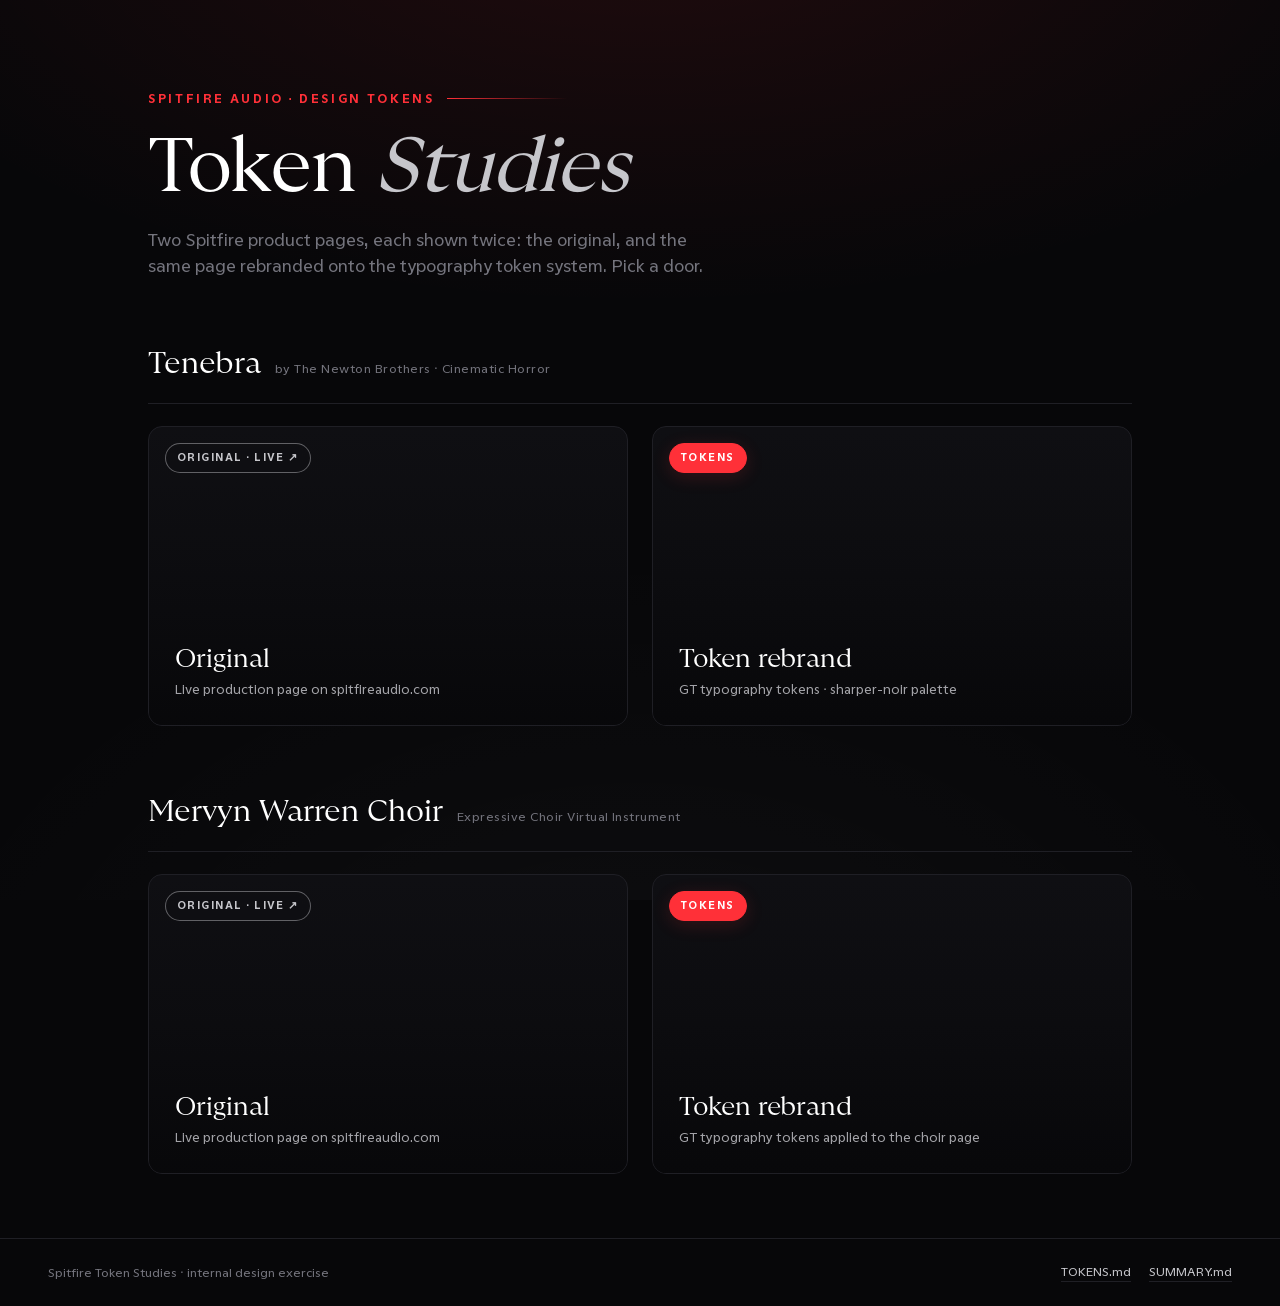
==== index.html @ b7fd7a13 "Spitfire token studies hub + token-rebranded PDP pages Static entry hub (index.html) linking the Ten" ====
<!DOCTYPE html>
<html lang="en">
<head>
<meta charset="utf-8">
<meta name="viewport" content="width=device-width, initial-scale=1">
<meta name="robots" content="noindex, nofollow, noarchive">
<title>Spitfire Token Studies</title>
<style>
  /* GT trial families, self-hosted from the New-Tokens folders so the hub
     wears the same type system as the rebranded pages it links to. */
  @font-face {
    font-family: "GT Flaire Trial VF";
    src: url("Tenebra%20New-Tokens/GT-Flaire-Trial-VF.woff2") format("woff2");
    font-weight: 100 900; font-style: normal; font-display: swap;
  }
  @font-face {
    font-family: "GT Ultra Fine Trial";
    src: url("Tenebra%20New-Tokens/GT-Ultra-Fine-Light-Trial.woff2") format("woff2");
    font-weight: 300; font-style: normal; font-display: swap;
  }

  :root {
    --bg: #070709;
    --surface: #101014;
    --line: #1f1f25;
    --text: #C6C6CB;
    --muted: #74747d;
    --white: #ffffff;
    --accent: #FF3038;
    --accent-soft: rgba(255,48,56,.16);
  }

  * { box-sizing: border-box; margin: 0; padding: 0; }

  html, body { height: 100%; }

  body {
    background: var(--bg);
    color: var(--text);
    font-family: "GT Flaire Trial VF", system-ui, -apple-system, sans-serif;
    font-weight: 420;
    line-height: 1.5;
    -webkit-font-smoothing: antialiased;
    min-height: 100%;
    display: flex;
    flex-direction: column;
    /* faint radial glow + vignette for cinematic depth */
    background-image:
      radial-gradient(120% 80% at 50% -10%, rgba(255,48,56,.10) 0%, transparent 55%),
      radial-gradient(100% 100% at 50% 120%, rgba(255,255,255,.03) 0%, transparent 60%);
    background-attachment: fixed;
  }

  .wrap {
    width: 100%;
    max-width: 1080px;
    margin: 0 auto;
    padding: clamp(40px, 7vw, 96px) clamp(20px, 5vw, 48px) 64px;
    flex: 1 0 auto;
  }

  /* ---- masthead ---- */
  .eyebrow {
    font-family: "GT Flaire Trial VF", sans-serif;
    font-weight: 700;
    font-size: 12px;
    letter-spacing: .22em;
    text-transform: uppercase;
    color: var(--accent);
    display: flex; align-items: center; gap: 12px;
    margin-bottom: 22px;
  }
  .eyebrow::after {
    content: ""; height: 1px; flex: 1; max-width: 120px;
    background: linear-gradient(90deg, var(--accent), transparent);
  }

  h1 {
    font-family: "GT Ultra Fine Trial", serif;
    font-weight: 300;
    font-size: clamp(40px, 7vw, 76px);
    line-height: 1.02;
    letter-spacing: -.01em;
    color: var(--white);
    margin-bottom: 20px;
  }
  h1 em { font-style: italic; color: var(--text); }

  .lede {
    max-width: 52ch;
    font-size: clamp(15px, 1.6vw, 17px);
    color: var(--muted);
  }

  /* ---- product groups ---- */
  .group { margin-top: clamp(40px, 5vw, 64px); }

  .group__head {
    display: flex; align-items: baseline; gap: 14px;
    padding-bottom: 16px; margin-bottom: 22px;
    border-bottom: 1px solid var(--line);
  }
  .group__title {
    font-family: "GT Ultra Fine Trial", serif;
    font-weight: 300;
    font-size: clamp(22px, 3vw, 30px);
    color: var(--white);
  }
  .group__sub {
    font-size: 12px; letter-spacing: .04em; color: var(--muted);
  }

  .grid {
    display: grid;
    grid-template-columns: repeat(2, 1fr);
    gap: clamp(16px, 2.2vw, 24px);
  }

  /* ---- card ---- */
  .card {
    position: relative;
    display: block;
    aspect-ratio: 16 / 10;
    border-radius: 14px;
    overflow: hidden;
    text-decoration: none;
    color: inherit;
    border: 1px solid var(--line);
    background: var(--surface);
    isolation: isolate;
    transition: transform .4s cubic-bezier(.2,.7,.2,1),
                border-color .4s ease, box-shadow .4s ease;
  }
  .card__media {
    position: absolute; inset: 0; z-index: -2;
    background-size: cover; background-position: center;
    transform: scale(1.02);
    transition: transform .6s cubic-bezier(.2,.7,.2,1), filter .6s ease;
    filter: saturate(.9) brightness(.78);
  }
  .card::after { /* legibility gradient */
    content: ""; position: absolute; inset: 0; z-index: -1;
    background: linear-gradient(180deg,
      rgba(7,7,9,.10) 0%, rgba(7,7,9,.40) 45%, rgba(7,7,9,.92) 100%);
  }

  .card__body {
    position: absolute; inset: 0;
    display: flex; flex-direction: column; justify-content: flex-end;
    padding: clamp(18px, 2.4vw, 26px);
    gap: 6px;
  }
  .card__name {
    font-family: "GT Ultra Fine Trial", serif;
    font-weight: 300;
    font-size: clamp(20px, 2.4vw, 26px);
    color: var(--white);
    line-height: 1.1;
  }
  .card__desc {
    font-size: 13px;
    color: var(--text);
    opacity: .82;
    max-width: 34ch;
  }

  /* variant tag, top-left */
  .tag {
    position: absolute; top: 16px; left: 16px;
    font-family: "GT Flaire Trial VF", sans-serif;
    font-weight: 700;
    font-size: 10.5px;
    letter-spacing: .14em;
    text-transform: uppercase;
    padding: 6px 11px;
    border-radius: 999px;
    backdrop-filter: blur(6px);
  }
  .tag--original {
    color: var(--text);
    border: 1px solid rgba(198,198,203,.45);
    background: rgba(16,16,20,.45);
  }
  .tag--tokens {
    color: var(--white);
    background: var(--accent);
    border: 1px solid var(--accent);
    box-shadow: 0 4px 18px var(--accent-soft);
  }

  /* hover cue, top-right */
  .cue {
    position: absolute; top: 16px; right: 16px;
    width: 34px; height: 34px; border-radius: 999px;
    display: grid; place-items: center;
    border: 1px solid rgba(255,255,255,.18);
    background: rgba(16,16,20,.4);
    backdrop-filter: blur(6px);
    color: var(--white);
    opacity: 0; transform: translateY(-4px) scale(.9);
    transition: opacity .35s ease, transform .35s ease, background .35s ease;
  }
  .cue svg { width: 15px; height: 15px; }

  .card:hover, .card:focus-visible {
    transform: translateY(-4px);
    border-color: rgba(255,48,56,.55);
    box-shadow: 0 18px 50px rgba(0,0,0,.55), 0 0 0 1px rgba(255,48,56,.25);
    outline: none;
  }
  .card:hover .card__media, .card:focus-visible .card__media {
    transform: scale(1.08);
    filter: saturate(1.05) brightness(.86);
  }
  .card:hover .cue, .card:focus-visible .cue {
    opacity: 1; transform: translateY(0) scale(1);
    background: var(--accent); border-color: var(--accent);
  }

  /* ---- footer ---- */
  footer {
    flex-shrink: 0;
    border-top: 1px solid var(--line);
    padding: 24px clamp(20px, 5vw, 48px);
    display: flex; flex-wrap: wrap; gap: 8px 20px;
    align-items: center; justify-content: space-between;
    font-size: 12px; color: var(--muted);
  }
  footer a { color: var(--text); text-decoration: none; border-bottom: 1px solid var(--line); }
  footer a:hover { color: var(--accent); border-color: var(--accent); }
  .footer__links { display: flex; gap: 18px; }

  @media (max-width: 680px) {
    .grid { grid-template-columns: 1fr; }
    .card { aspect-ratio: 16 / 11; }
  }
  @media (prefers-reduced-motion: reduce) {
    *, .card, .card__media, .cue { transition: none !important; }
  }
</style>
</head>
<body>
  <main class="wrap">
    <p class="eyebrow">Spitfire Audio · Design tokens</p>
    <h1>Token <em>Studies</em></h1>
    <p class="lede">Two Spitfire product pages, each shown twice: the original, and the
      same page rebranded onto the typography token system. Pick a door.</p>

    <!-- ============ TENEBRA ============ -->
    <section class="group">
      <div class="group__head">
        <span class="group__title">Tenebra</span>
        <span class="group__sub">by The Newton Brothers · Cinematic Horror</span>
      </div>
      <div class="grid">

        <a class="card" href="https://www.spitfireaudio.com/products/tenebra-by-the-newton-brothers" target="_blank" rel="noopener">
          <div class="card__media" style="background-image:url('https://www.spitfireaudio.com/cdn/shop/files/smc0776_cinemascope_press.jpg?width=1280')"></div>
          <span class="tag tag--original">Original · Live ↗</span>
          <span class="cue" aria-hidden="true"><svg viewBox="0 0 24 24" fill="none" stroke="currentColor" stroke-width="2.2"><path d="M7 17 17 7M9 7h8v8"/></svg></span>
          <div class="card__body">
            <span class="card__name">Original</span>
            <span class="card__desc">Live production page on spitfireaudio.com</span>
          </div>
        </a>

        <a class="card" href="Tenebra%20New-Tokens/index.html">
          <div class="card__media" style="background-image:url('https://www.spitfireaudio.com/cdn/shop/files/smc0776_cinemascope_press.jpg?width=1280')"></div>
          <span class="tag tag--tokens">Tokens</span>
          <span class="cue" aria-hidden="true"><svg viewBox="0 0 24 24" fill="none" stroke="currentColor" stroke-width="2.2"><path d="M5 12h14M13 6l6 6-6 6"/></svg></span>
          <div class="card__body">
            <span class="card__name">Token rebrand</span>
            <span class="card__desc">GT typography tokens · sharper-noir palette</span>
          </div>
        </a>

      </div>
    </section>

    <!-- ============ MERVYN ============ -->
    <section class="group">
      <div class="group__head">
        <span class="group__title">Mervyn Warren Choir</span>
        <span class="group__sub">Expressive Choir Virtual Instrument</span>
      </div>
      <div class="grid">

        <a class="card" href="https://www.spitfireaudio.com/products/mervyn-warren-choir" target="_blank" rel="noopener">
          <div class="card__media" style="background-image:url('https://www.spitfireaudio.com/cdn/shop/files/smc0734_square.jpg?width=1000')"></div>
          <span class="tag tag--original">Original · Live ↗</span>
          <span class="cue" aria-hidden="true"><svg viewBox="0 0 24 24" fill="none" stroke="currentColor" stroke-width="2.2"><path d="M7 17 17 7M9 7h8v8"/></svg></span>
          <div class="card__body">
            <span class="card__name">Original</span>
            <span class="card__desc">Live production page on spitfireaudio.com</span>
          </div>
        </a>

        <a class="card" href="Mervyn%20Warren%20Choir%20New-Tokens/index.html">
          <div class="card__media" style="background-image:url('https://www.spitfireaudio.com/cdn/shop/files/smc0734_square.jpg?width=1000')"></div>
          <span class="tag tag--tokens">Tokens</span>
          <span class="cue" aria-hidden="true"><svg viewBox="0 0 24 24" fill="none" stroke="currentColor" stroke-width="2.2"><path d="M5 12h14M13 6l6 6-6 6"/></svg></span>
          <div class="card__body">
            <span class="card__name">Token rebrand</span>
            <span class="card__desc">GT typography tokens applied to the choir page</span>
          </div>
        </a>

      </div>
    </section>
  </main>

  <footer>
    <span>Spitfire Token Studies · internal design exercise</span>
    <span class="footer__links">
      <a href="TOKENS.md">TOKENS.md</a>
      <a href="SUMMARY.md">SUMMARY.md</a>
    </span>
  </footer>
</body>
</html>
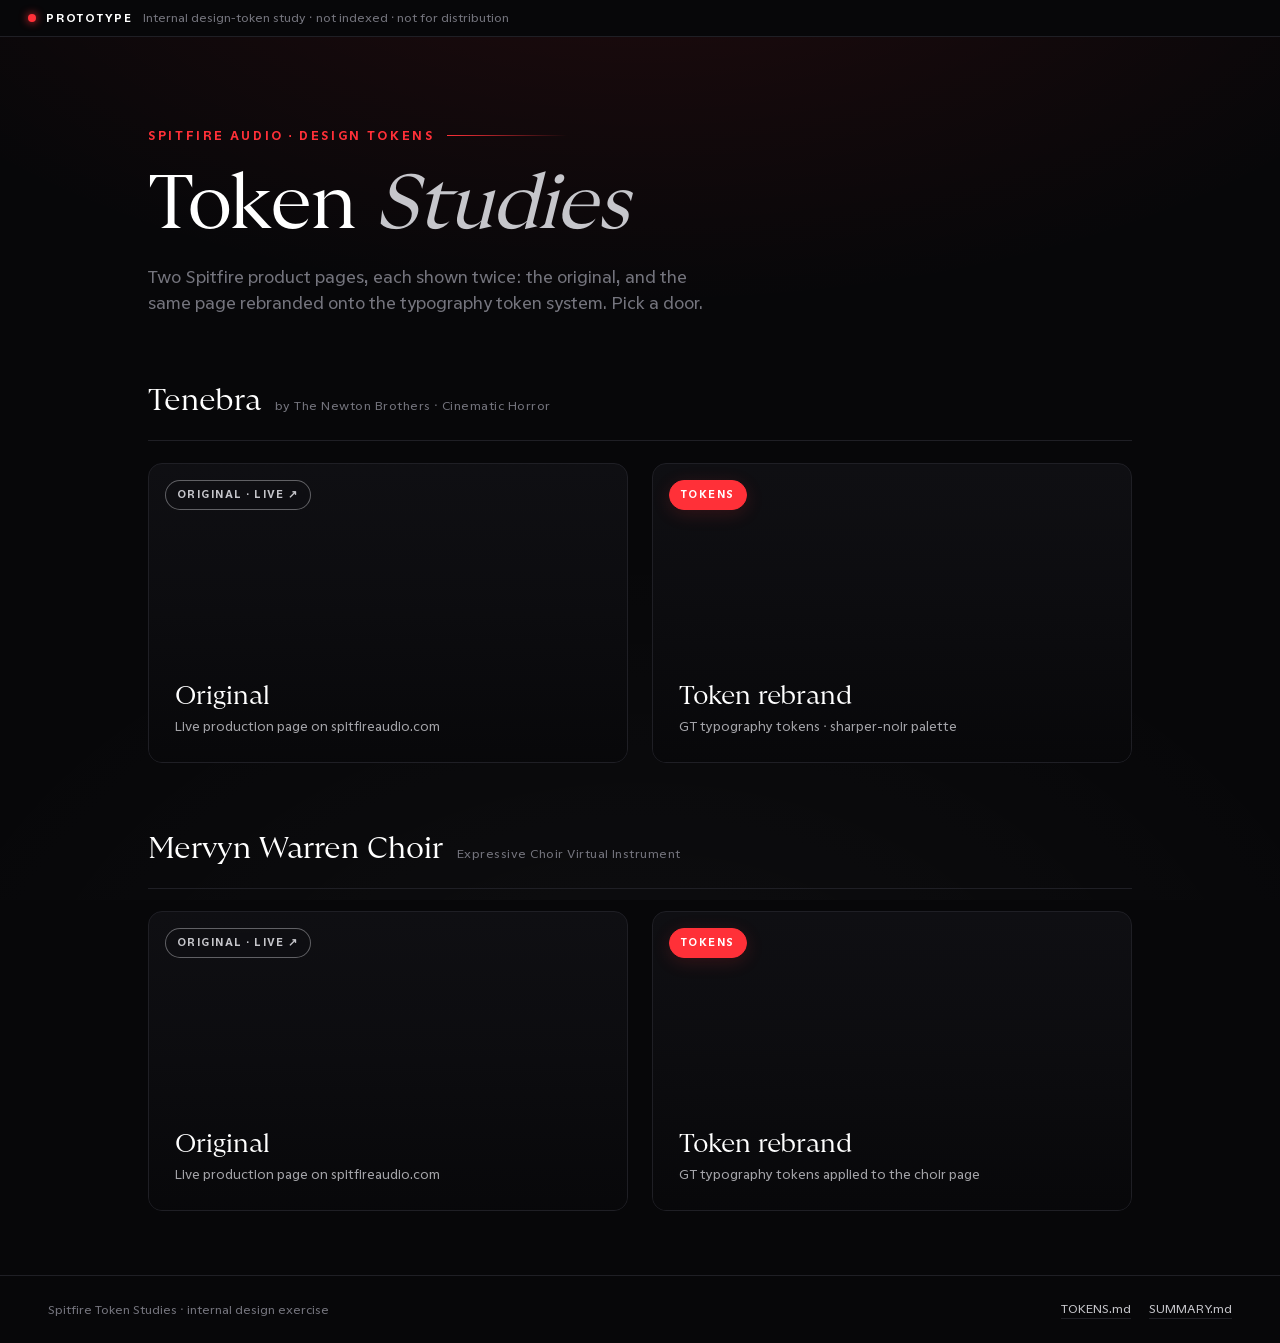
==== commit 7c5caf96: "Add stakeholder PROTOTYPE marker (sticky bar + [Prototype] title) Sticky top status bar on the hub a" ====
--- a/index.html
+++ b/index.html
@@ -4,7 +4,7 @@
 <meta charset="utf-8">
 <meta name="viewport" content="width=device-width, initial-scale=1">
 <meta name="robots" content="noindex, nofollow, noarchive">
-<title>Spitfire Token Studies</title>
+<title>[Prototype] Spitfire Token Studies</title>
 <style>
   /* GT trial families, self-hosted from the New-Tokens folders so the hub
      wears the same type system as the rebranded pages it links to. */
@@ -237,9 +237,34 @@
   @media (prefers-reduced-motion: reduce) {
     *, .card, .card__media, .cue { transition: none !important; }
   }
+
+  /* ---- prototype status bar ---- */
+  .proto-bar {
+    position: sticky; top: 0; z-index: 1000;
+    display: flex; align-items: center; gap: 10px;
+    padding: 9px clamp(16px, 4vw, 28px);
+    background: #070709;
+    border-bottom: 1px solid var(--line);
+    font-size: 12px;
+  }
+  .proto-bar__dot {
+    width: 8px; height: 8px; border-radius: 50%; flex: none;
+    background: var(--accent); box-shadow: 0 0 8px var(--accent);
+  }
+  .proto-bar__label {
+    font-weight: 700; font-size: 11px; letter-spacing: .16em;
+    text-transform: uppercase; color: var(--white);
+  }
+  .proto-bar__desc { color: var(--muted); }
+  @media (max-width: 640px) { .proto-bar__desc { display: none; } }
 </style>
 </head>
 <body>
+  <div class="proto-bar" role="note" aria-label="Prototype notice">
+    <span class="proto-bar__dot" aria-hidden="true"></span>
+    <span class="proto-bar__label">Prototype</span>
+    <span class="proto-bar__desc">Internal design-token study · not indexed · not for distribution</span>
+  </div>
   <main class="wrap">
     <p class="eyebrow">Spitfire Audio · Design tokens</p>
     <h1>Token <em>Studies</em></h1>
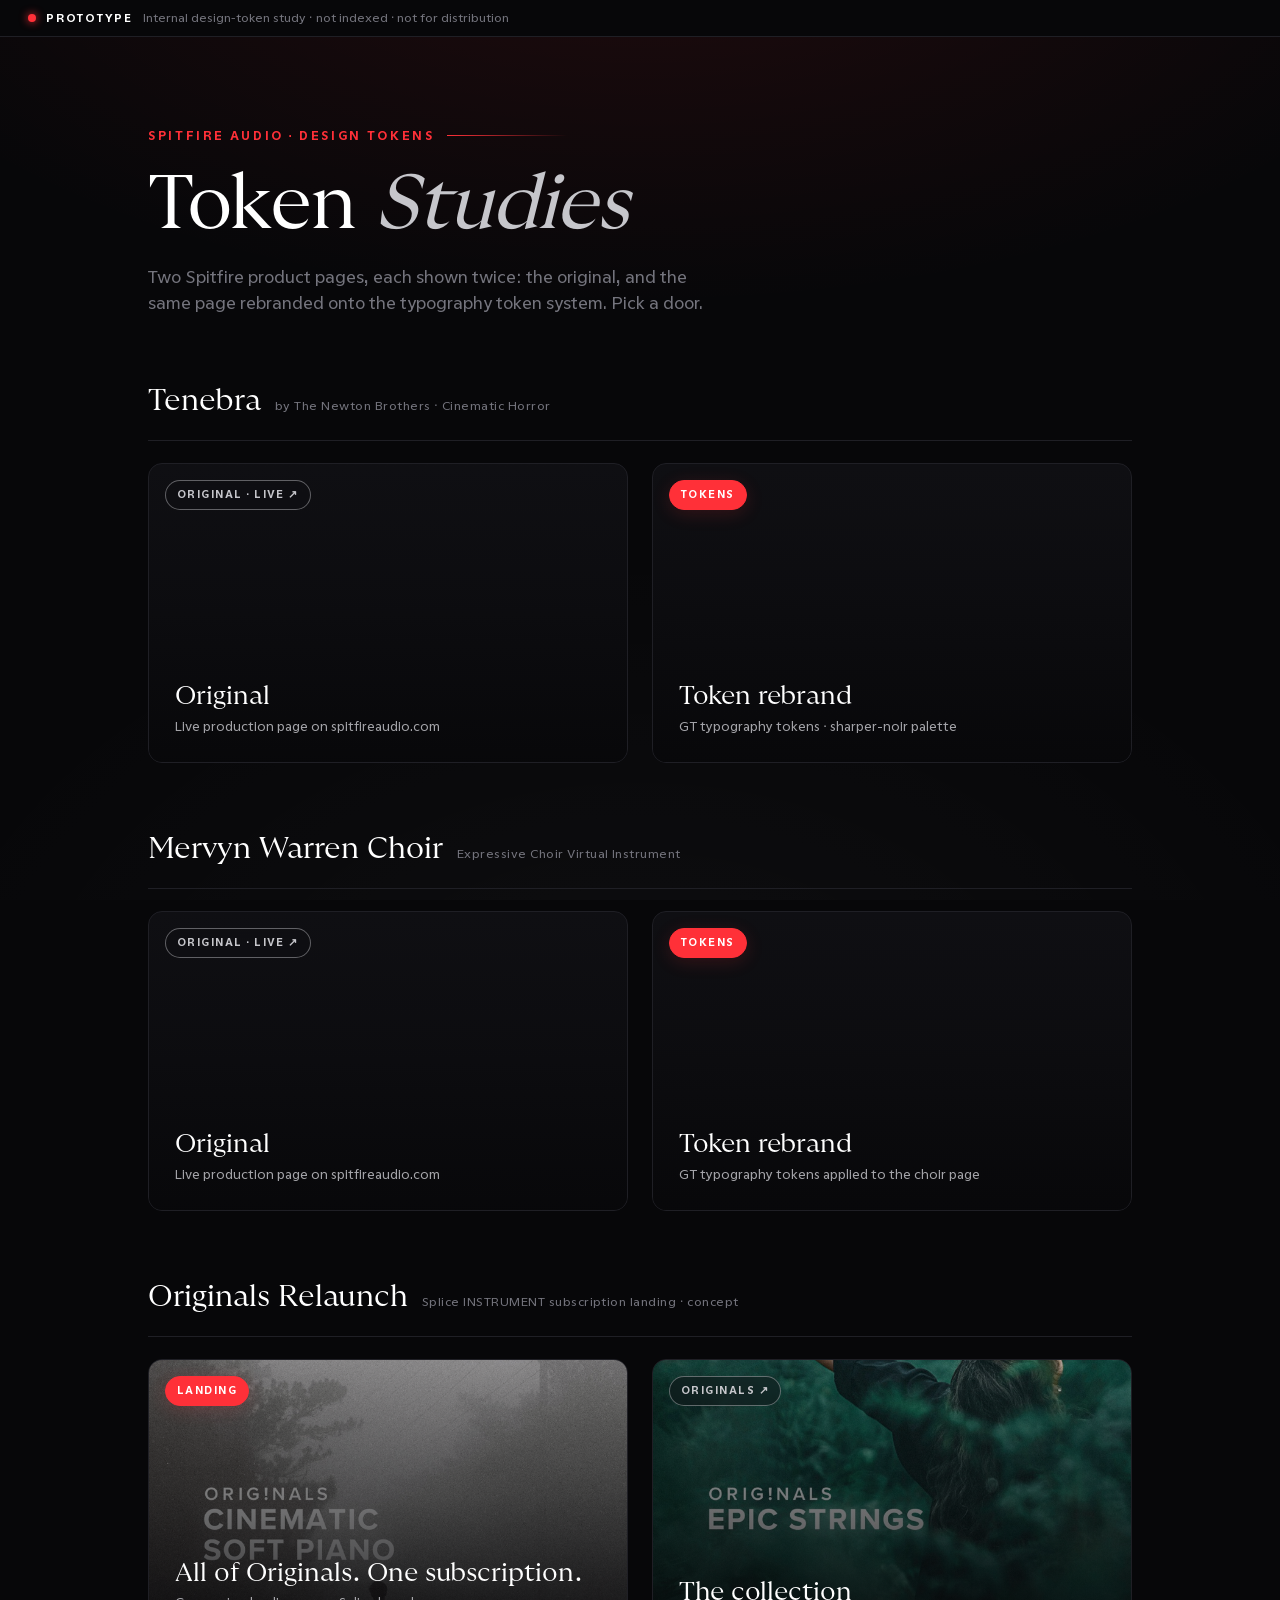
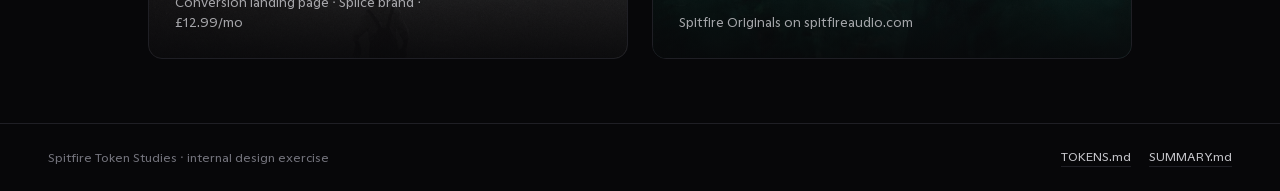
==== commit 1238ae7f: "Add Originals relaunch INSTRUMENT subscription landing prototype Hi-fi, responsive, clickable landin" ====
--- a/index.html
+++ b/index.html
@@ -332,6 +332,37 @@
 
       </div>
     </section>
+
+    <!-- ============ ORIGINALS RELAUNCH ============ -->
+    <section class="group">
+      <div class="group__head">
+        <span class="group__title">Originals Relaunch</span>
+        <span class="group__sub">Splice INSTRUMENT subscription landing · concept</span>
+      </div>
+      <div class="grid">
+
+        <a class="card" href="Originals%20Landing/index.html">
+          <div class="card__media" style="background-image:url('Originals%20Landing/assets/covers/cinematic-soft-piano.jpg')"></div>
+          <span class="tag tag--tokens">Landing</span>
+          <span class="cue" aria-hidden="true"><svg viewBox="0 0 24 24" fill="none" stroke="currentColor" stroke-width="2.2"><path d="M5 12h14M13 6l6 6-6 6"/></svg></span>
+          <div class="card__body">
+            <span class="card__name">All of Originals. One subscription.</span>
+            <span class="card__desc">Conversion landing page · Splice brand · £12.99/mo</span>
+          </div>
+        </a>
+
+        <a class="card" href="https://www.spitfireaudio.com/originals" target="_blank" rel="noopener">
+          <div class="card__media" style="background-image:url('Originals%20Landing/assets/covers/epic-strings.jpg')"></div>
+          <span class="tag tag--original">Originals ↗</span>
+          <span class="cue" aria-hidden="true"><svg viewBox="0 0 24 24" fill="none" stroke="currentColor" stroke-width="2.2"><path d="M7 17 17 7M9 7h8v8"/></svg></span>
+          <div class="card__body">
+            <span class="card__name">The collection</span>
+            <span class="card__desc">Spitfire Originals on spitfireaudio.com</span>
+          </div>
+        </a>
+
+      </div>
+    </section>
   </main>
 
   <footer>
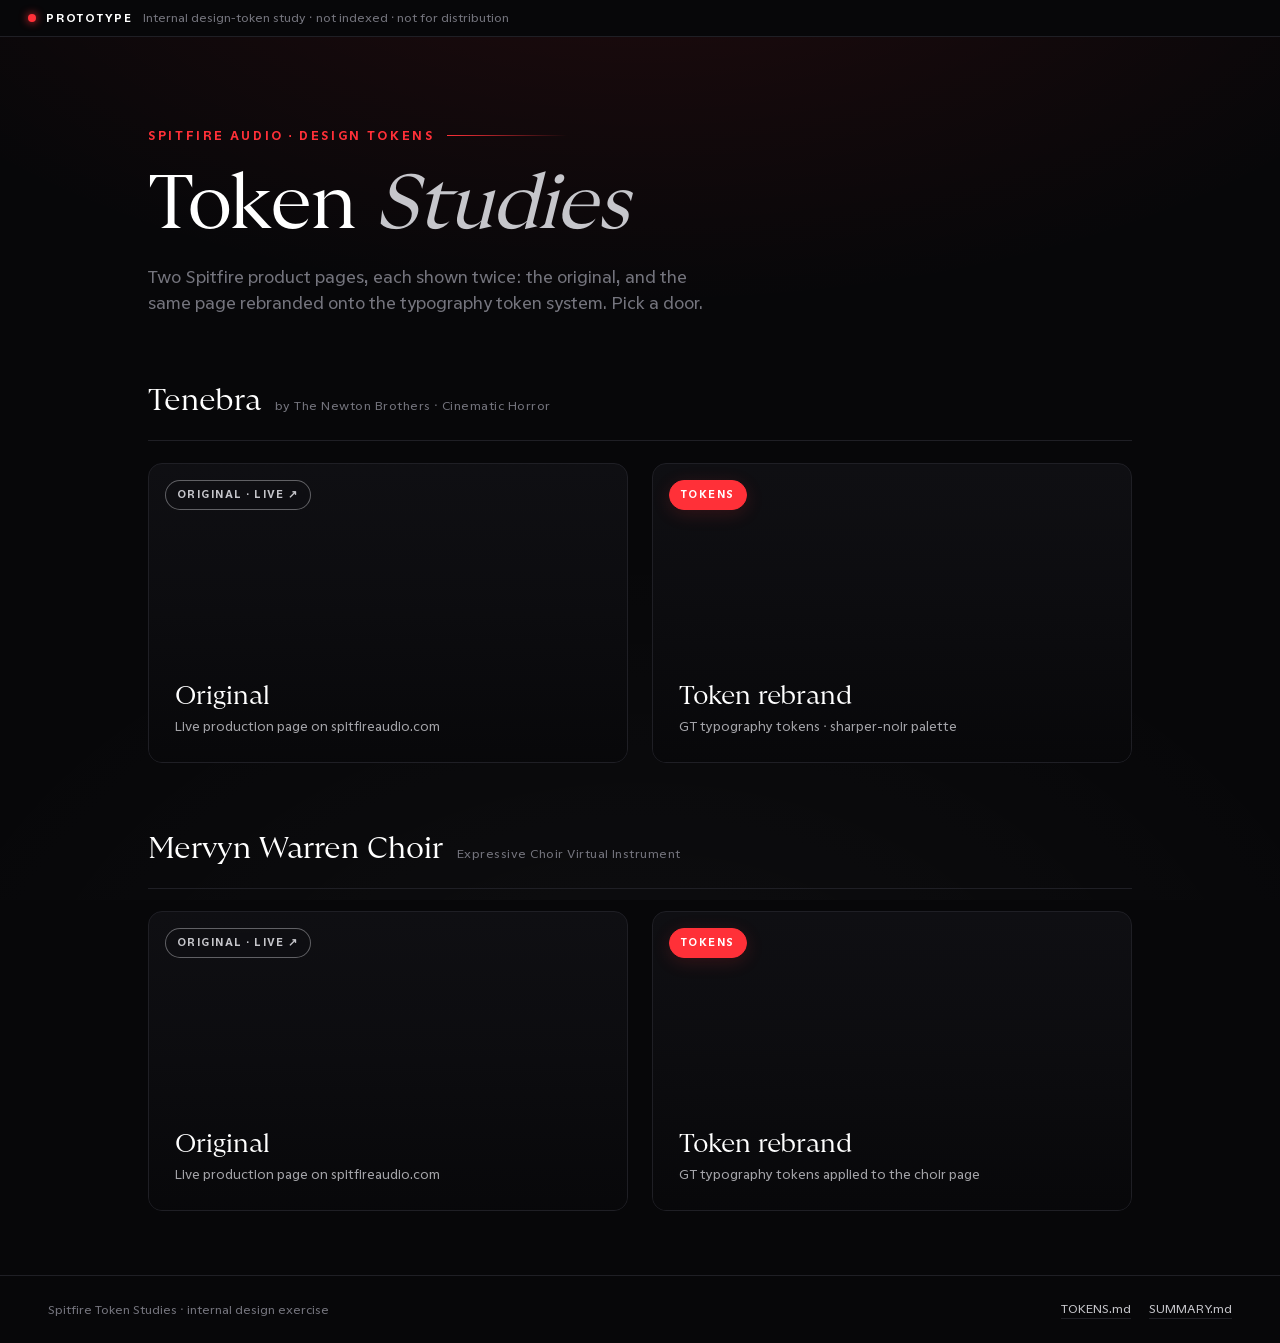
==== commit c229d110: "Migrate Originals landing out to its own repo The Originals relaunch landing page is a separate conc" ====
--- a/index.html
+++ b/index.html
@@ -332,37 +332,6 @@
 
       </div>
     </section>
-
-    <!-- ============ ORIGINALS RELAUNCH ============ -->
-    <section class="group">
-      <div class="group__head">
-        <span class="group__title">Originals Relaunch</span>
-        <span class="group__sub">Splice INSTRUMENT subscription landing · concept</span>
-      </div>
-      <div class="grid">
-
-        <a class="card" href="Originals%20Landing/index.html">
-          <div class="card__media" style="background-image:url('Originals%20Landing/assets/covers/cinematic-soft-piano.jpg')"></div>
-          <span class="tag tag--tokens">Landing</span>
-          <span class="cue" aria-hidden="true"><svg viewBox="0 0 24 24" fill="none" stroke="currentColor" stroke-width="2.2"><path d="M5 12h14M13 6l6 6-6 6"/></svg></span>
-          <div class="card__body">
-            <span class="card__name">All of Originals. One subscription.</span>
-            <span class="card__desc">Conversion landing page · Splice brand · £12.99/mo</span>
-          </div>
-        </a>
-
-        <a class="card" href="https://www.spitfireaudio.com/originals" target="_blank" rel="noopener">
-          <div class="card__media" style="background-image:url('Originals%20Landing/assets/covers/epic-strings.jpg')"></div>
-          <span class="tag tag--original">Originals ↗</span>
-          <span class="cue" aria-hidden="true"><svg viewBox="0 0 24 24" fill="none" stroke="currentColor" stroke-width="2.2"><path d="M7 17 17 7M9 7h8v8"/></svg></span>
-          <div class="card__body">
-            <span class="card__name">The collection</span>
-            <span class="card__desc">Spitfire Originals on spitfireaudio.com</span>
-          </div>
-        </a>
-
-      </div>
-    </section>
   </main>
 
   <footer>
